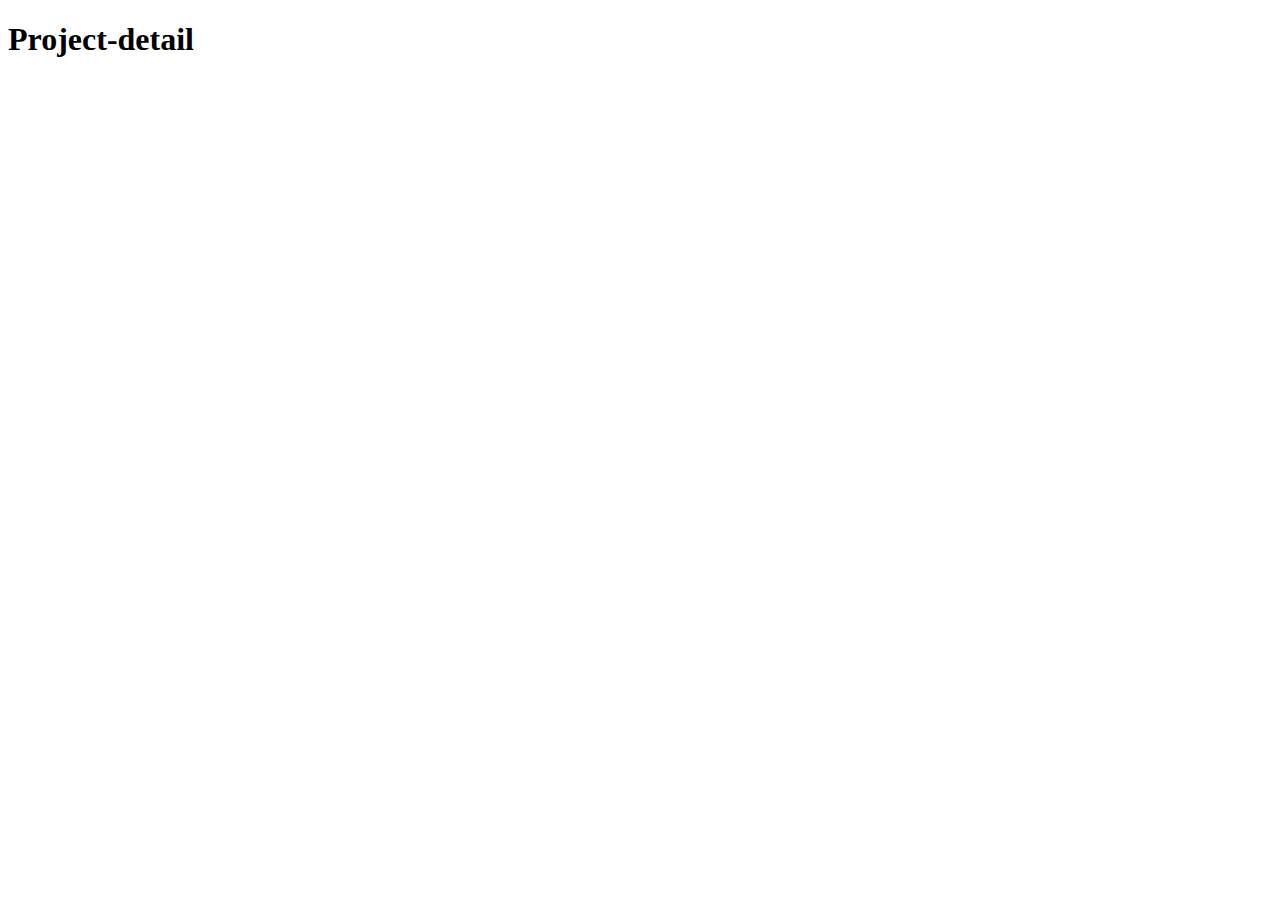
==== modal/project-detail-01.html @ 504ed377 "250206" ====
<!DOCTYPE html>
<html lang="ko">
  <head>
    <meta charset="UTF-8" />
    <meta name="viewport" content="width=device-width, initial-scale=1.0" />
    <title>Document</title>
  </head>
  <body>
    <h1>Project-detail</h1>
  </body>
</html>
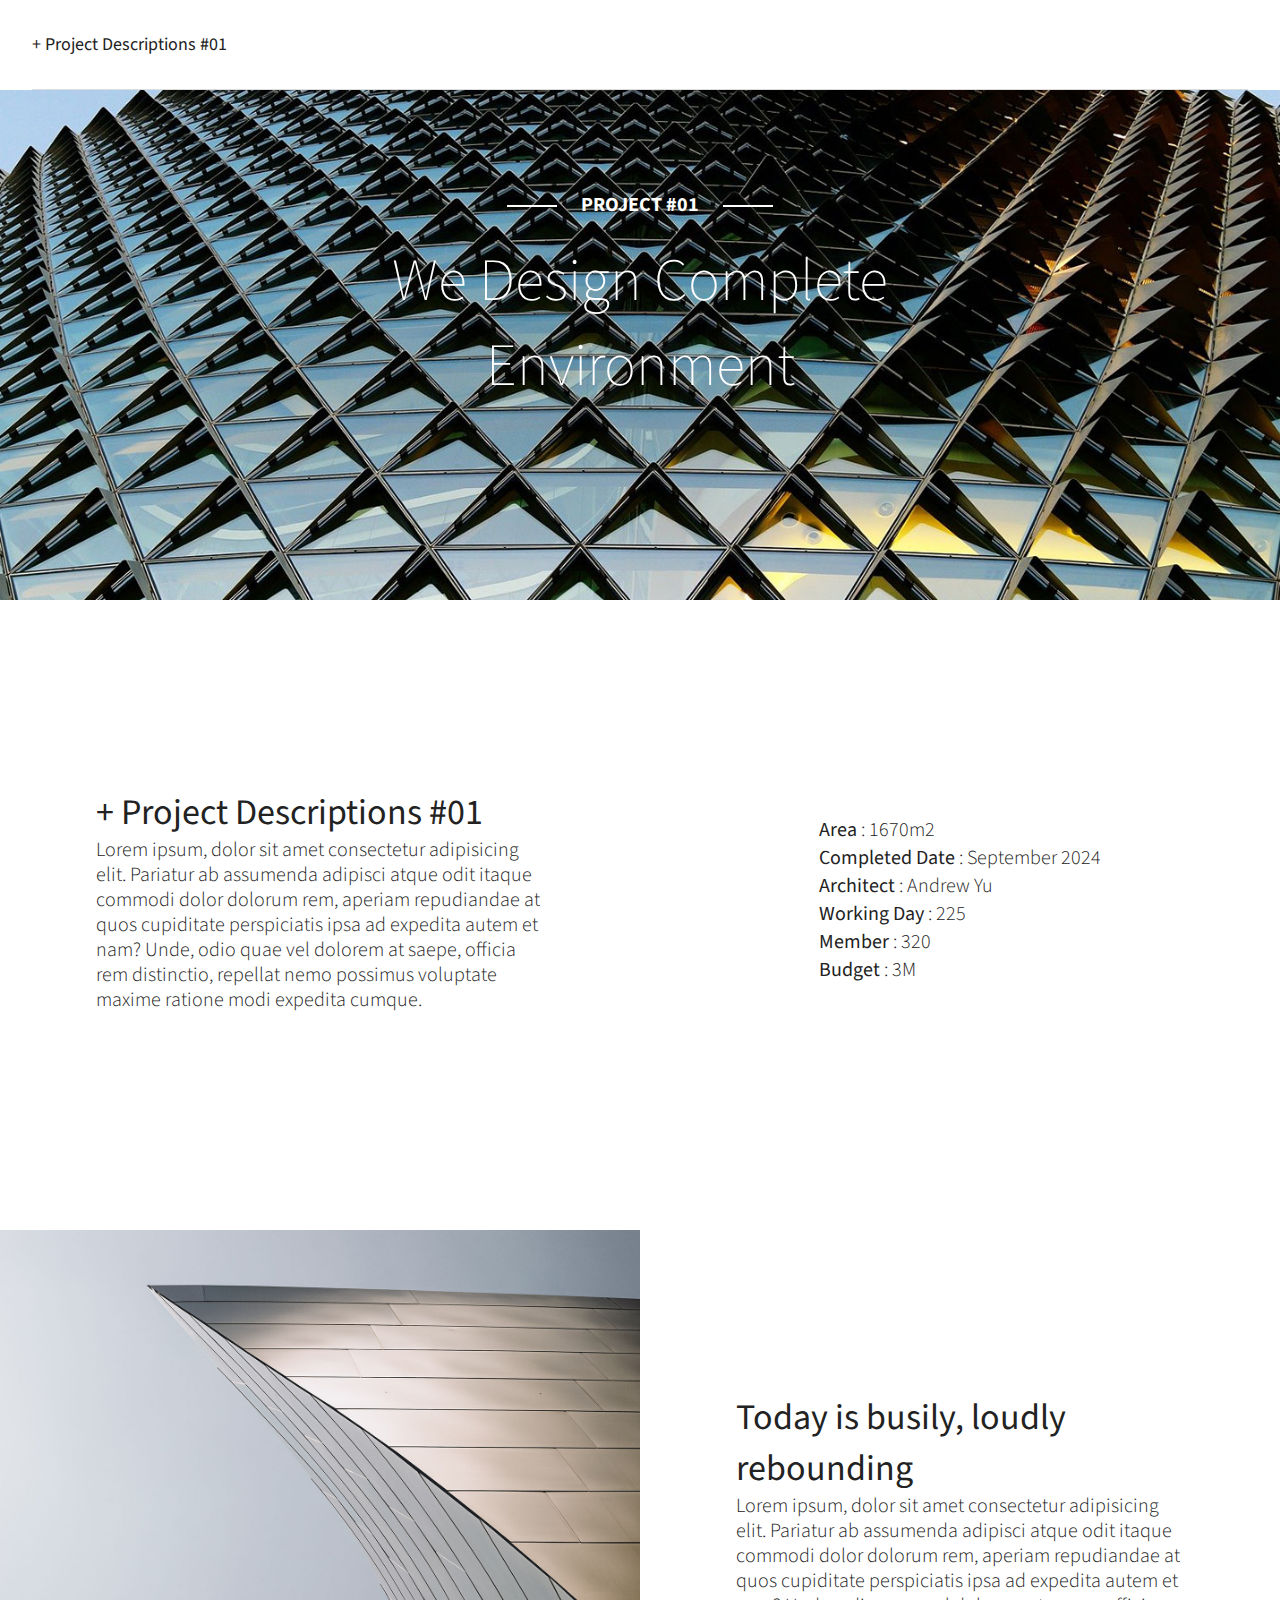
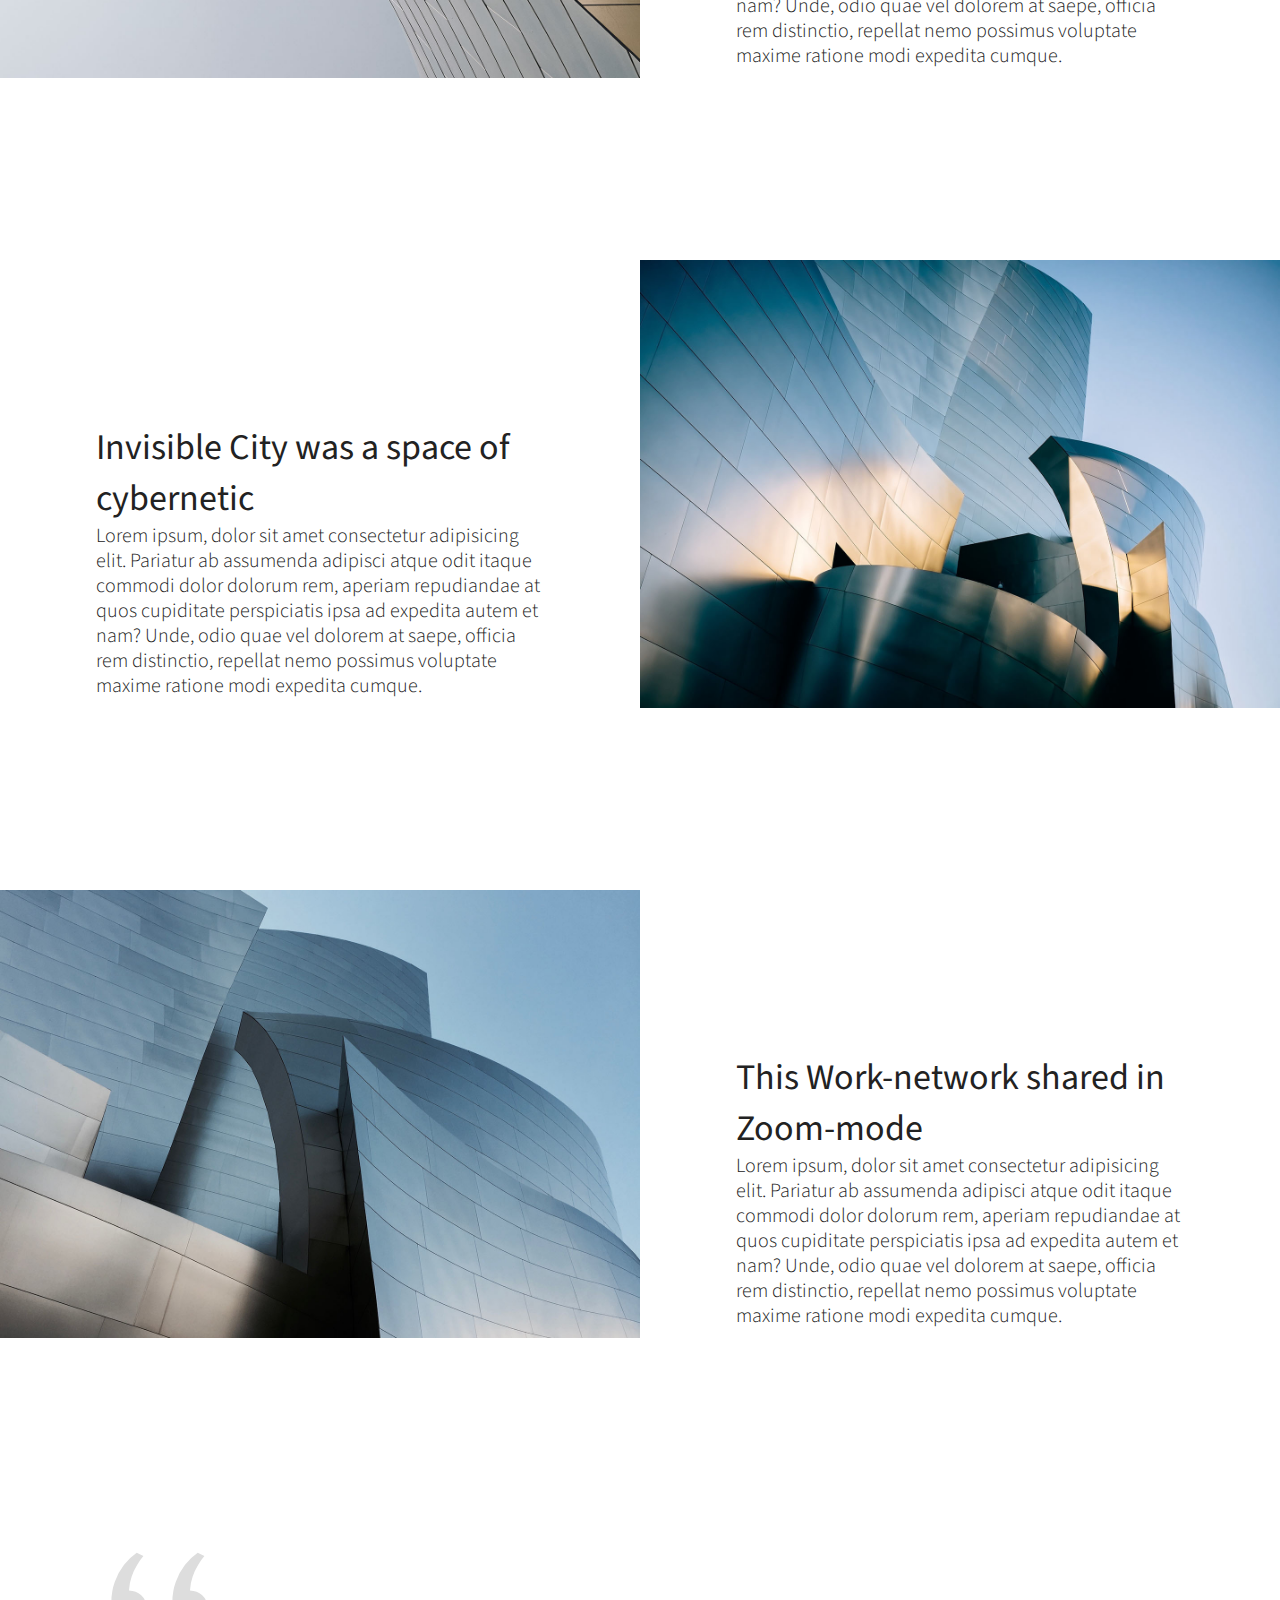
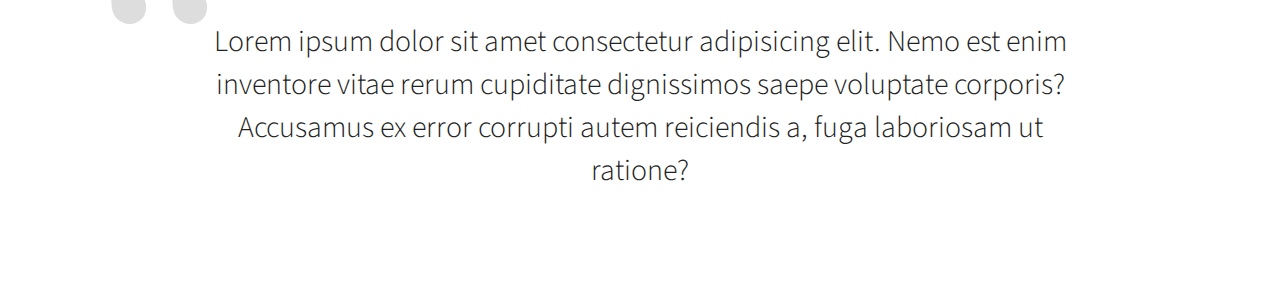
==== commit 50bb9599: "250219-scss_project" ====
--- a/modal/project-detail-01.html
+++ b/modal/project-detail-01.html
@@ -3,9 +3,109 @@
   <head>
     <meta charset="UTF-8" />
     <meta name="viewport" content="width=device-width, initial-scale=1.0" />
+    <link rel="stylesheet" href="../style.css" />
     <title>Document</title>
   </head>
   <body>
-    <h1>Project-detail</h1>
+    <main class="modal project-detail">
+      <div class="header">
+        <div class="header-inner">
+          <div class="modal-display">+ Project Descriptions #01</div>
+        </div>
+      </div>
+      <div class="hiring-main project-main1">
+        <div class="hiring-heading">
+          <span>Project #01</span>
+          <h1>We Design Complete Environment</h1>
+        </div>
+      </div>
+      <article class="hiring-info">
+        <div class="center-parent">
+          <div class="center-child">
+            <h2>+ Project Descriptions #01</h2>
+            <p>
+              Lorem ipsum, dolor sit amet consectetur adipisicing elit. Pariatur
+              ab assumenda adipisci atque odit itaque commodi dolor dolorum rem,
+              aperiam repudiandae at quos cupiditate perspiciatis ipsa ad
+              expedita autem et nam? Unde, odio quae vel dolorem at saepe,
+              officia rem distinctio, repellat nemo possimus voluptate maxime
+              ratione modi expedita cumque.
+            </p>
+          </div>
+        </div>
+        <div class="photo project-info">
+          <ul>
+            <li><b>Area</b> : 1670m2</li>
+            <li><b>Completed Date</b> : September 2024</li>
+            <li><b>Architect</b> : Andrew Yu</li>
+            <li><b>Working Day</b> : 225</li>
+            <li><b>Member</b> : 320</li>
+            <li><b>Budget</b> : 3M</li>
+          </ul>
+        </div>
+      </article>
+      <article class="hiring-info">
+        <div class="photo">
+          <img src="../images/project-main-01-02.jpg" alt="main0102" />
+        </div>
+        <div class="center-parent">
+          <div class="center-child">
+            <h2>Today is busily, loudly rebounding</h2>
+            <p>
+              Lorem ipsum, dolor sit amet consectetur adipisicing elit. Pariatur
+              ab assumenda adipisci atque odit itaque commodi dolor dolorum rem,
+              aperiam repudiandae at quos cupiditate perspiciatis ipsa ad
+              expedita autem et nam? Unde, odio quae vel dolorem at saepe,
+              officia rem distinctio, repellat nemo possimus voluptate maxime
+              ratione modi expedita cumque.
+            </p>
+          </div>
+        </div>
+      </article>
+      <article class="hiring-info">
+        <div class="center-parent">
+          <div class="center-child">
+            <h2>Invisible City was a space of cybernetic</h2>
+            <p>
+              Lorem ipsum, dolor sit amet consectetur adipisicing elit. Pariatur
+              ab assumenda adipisci atque odit itaque commodi dolor dolorum rem,
+              aperiam repudiandae at quos cupiditate perspiciatis ipsa ad
+              expedita autem et nam? Unde, odio quae vel dolorem at saepe,
+              officia rem distinctio, repellat nemo possimus voluptate maxime
+              ratione modi expedita cumque.
+            </p>
+          </div>
+        </div>
+        <div class="photo">
+          <img src="../images/project-main-01-03.jpg" alt="main0103" />
+        </div>
+      </article>
+      <article class="hiring-info">
+        <div class="photo">
+          <img src="../images/project-main-01-04.jpg" alt="main0104" />
+        </div>
+        <div class="center-parent">
+          <div class="center-child">
+            <h2>This Work-network shared in Zoom-mode</h2>
+            <p>
+              Lorem ipsum, dolor sit amet consectetur adipisicing elit. Pariatur
+              ab assumenda adipisci atque odit itaque commodi dolor dolorum rem,
+              aperiam repudiandae at quos cupiditate perspiciatis ipsa ad
+              expedita autem et nam? Unde, odio quae vel dolorem at saepe,
+              officia rem distinctio, repellat nemo possimus voluptate maxime
+              ratione modi expedita cumque.
+            </p>
+          </div>
+        </div>
+      </article>
+      <article class="hiring-slogan">
+        <p>
+          Lorem ipsum dolor sit amet consectetur adipisicing elit. Nemo est enim
+          inventore vitae rerum cupiditate dignissimos saepe voluptate corporis?
+          Accusamus ex error corrupti autem reiciendis a, fuga laboriosam ut
+          ratione?
+        </p>
+      </article>
+    </main>
   </body>
 </html>
--- a/style.css
+++ b/style.css
@@ -0,0 +1,686 @@
+/* fonts */
+@import url("https://fonts.googleapis.com/css2?family=Montserrat:ital,wght@0,100..900;1,100..900&display=swap");
+@import url("https://fonts.googleapis.com/css2?family=Manrope:wght@200..800&display=swap");
+@import url("https://fonts.googleapis.com/css2?family=Source+Sans+3:ital,wght@0,200..900;1,200..900&display=swap");
+@import url("https://fonts.googleapis.com/css2?family=Overpass:ital,wght@0,100..900;1,100..900&display=swap");
+/* reset */
+* {
+  margin: 0;
+  padding: 0;
+  box-sizing: border-box;
+}
+
+ul,
+li {
+  list-style: none;
+}
+
+a {
+  text-decoration: none;
+  color: inherit;
+}
+
+/* variables */
+/* color */
+/* font-family */
+/* common */
+html {
+  font-size: 62.5%;
+}
+
+body {
+  font-size: 1.6rem;
+  height: 100vh;
+  background: #fff;
+  color: #222;
+  font-family: "Montserrat";
+}
+
+.cd-section {
+  height: 100vh;
+}
+.cd-section > div {
+  height: 100%;
+  position: relative;
+}
+.cd-section > div .content {
+  background: #ddd;
+  width: calc(100% - 40px);
+  height: calc(100% - 80px);
+  position: absolute;
+  left: 20px;
+  bottom: 20px;
+  overflow: hidden;
+}
+
+/* content-item */
+/* ==== project === */
+.project-inner {
+  height: 100%;
+  background: #fff;
+  border: 1px solid #ddd;
+  overflow: hidden;
+}
+.project-inner input {
+  display: none;
+}
+.project-inner input[id=tab1]:checked ~ .tabs {
+  margin-left: 0;
+}
+.project-inner input[id=tab1]:checked ~ .btn label[for=tab1]::before {
+  border: 1px solid #bbb;
+}
+.project-inner input[id=tab2]:checked ~ .tabs {
+  margin-left: -100%;
+}
+.project-inner input[id=tab2]:checked ~ .btn label[for=tab2]::before {
+  border: 1px solid #bbb;
+}
+.project-inner input[id=tab3]:checked ~ .tabs {
+  margin-left: -200%;
+}
+.project-inner input[id=tab3]:checked ~ .btn label[for=tab3]::before {
+  border: 1px solid #bbb;
+}
+.project-inner .tabs {
+  width: 300%;
+  height: 100%;
+  transition: all 0.3s;
+}
+.project-inner .tabs .tab {
+  width: 33.3333%;
+  height: 100%;
+  float: left;
+  display: flex;
+}
+.project-inner .tabs .tab > div {
+  height: 100%;
+}
+.project-inner .tabs .tab > div.project-info {
+  width: 25%;
+}
+.project-inner .tabs .tab > div.project-photo {
+  width: 75%;
+  overflow: hidden;
+}
+.project-inner .tabs .tab .project-info {
+  padding: 50px;
+  position: relative;
+}
+.project-inner .tabs .tab .project-info h3 {
+  font-size: 2rem;
+  position: relative;
+  margin-bottom: 10px;
+}
+.project-inner .tabs .tab .project-info p {
+  font-size: 1.6rem;
+  line-height: 2.2rem;
+}
+.project-inner .tabs .tab .project-info ul {
+  margin: 30px 0;
+  line-height: 2.4rem;
+}
+.project-inner .tabs .tab .project-info ul li::before {
+  content: "\f105";
+  font-family: fontawesome;
+  margin-right: 10px;
+}
+.project-inner .tabs .tab .project-info .detail {
+  margin-bottom: 50px;
+  display: flex;
+}
+.project-inner .tabs .tab .project-info .detail div {
+  text-align: center;
+  width: 33.33%;
+  color: #999;
+}
+.project-inner .tabs .tab .project-info .detail div span {
+  display: block;
+  font-weight: bold;
+  font-size: 2.6rem;
+  color: #000;
+  margin-bottom: 10px;
+}
+.project-inner .tabs .tab .project-info .view-project {
+  background: #000;
+  color: #fff;
+  text-transform: uppercase;
+  font-size: 1.4rem;
+  padding: 10px 14px;
+  text-align: center;
+  display: inline-block;
+  width: 220px;
+}
+.project-inner .tabs .tab .project-info .view-project .fas {
+  transition: all 0.3s;
+}
+.project-inner .tabs .tab .project-info .view-project:hover .fas {
+  margin-left: 30px;
+}
+.project-inner .tabs .tab .project-info::before {
+  content: attr(data-text);
+  font-size: 10rem;
+  color: #eee;
+  position: absolute;
+  top: -10px;
+  left: 10px;
+}
+.project-inner .tabs .tab .project-photo {
+  width: 75%;
+  overflow: hidden;
+}
+.project-inner .btn {
+  position: absolute;
+  left: 0;
+  bottom: 30px;
+  width: 25%;
+  text-align: center;
+}
+.project-inner .btn label {
+  position: relative;
+  display: inline-block;
+  width: 5px;
+  height: 5px;
+  margin: 8px;
+  background: #000;
+  border-radius: 50%;
+  cursor: pointer;
+}
+.project-inner .btn label::before {
+  content: "";
+  display: inline-block;
+  position: absolute;
+  left: -6px;
+  top: -6px;
+  width: 17px;
+  height: 17px;
+  border: 1px solid transparent;
+  border-radius: 50%;
+  transition: all 0.3s;
+}
+.project-inner .btn label:hover::before {
+  border: 1px solid #bbb;
+}
+
+/* ==== plan === */
+.plan-inner {
+  background: #000;
+  height: 100%;
+}
+.plan-inner .plan-feature {
+  width: 80%;
+  position: absolute;
+  top: 50%;
+  left: 50%;
+  transform: translate(-50%, -50%);
+}
+.plan-inner .plan-feature > div {
+  height: 300px;
+  color: #bbb;
+}
+.plan-inner .plan-feature .plan-info {
+  display: flex;
+  gap: 50px;
+}
+.plan-inner .plan-feature .plan-info .plan-heading {
+  width: 70%;
+}
+.plan-inner .plan-feature .plan-info .plan-heading h2 {
+  color: #fff;
+}
+.plan-inner .plan-feature .plan-info .plan-heading .bar {
+  width: 300px;
+  height: 2px;
+  border: none;
+  display: inline-block;
+  background: #0088cc;
+  margin: 10px 0;
+}
+.plan-inner .plan-feature .plan-info .plan-heading p {
+  font-size: 1.8rem;
+  line-height: 2.4rem;
+}
+.plan-inner .plan-feature .plan-info .plan-photo {
+  width: 30%;
+}
+.plan-inner .plan-feature .plan-info .plan-photo img {
+  height: 265px;
+}
+.plan-inner .plan-feature .history-info h2 {
+  color: #fff;
+}
+.plan-inner .plan-feature .history-info .bar {
+  width: 300px;
+  height: 2px;
+  border: none;
+  display: inline-block;
+  background: #0088cc;
+  margin: 10px 0;
+}
+.plan-inner .plan-feature .history-info .history-slider div h4 {
+  color: #fff;
+  font-size: 2.2rem;
+  font-weight: normal;
+  line-height: 2.4rem;
+  margin-bottom: 10px;
+}
+.plan-inner .plan-feature .history-info .history-slider div h4 span {
+  color: #0088cc;
+}
+.plan-inner .plan-feature .history-info .history-slider div p {
+  font-size: 1.8rem;
+  width: 70%;
+}
+.plan-inner .plan-feature .history-info .history-slider .slick-dots li button:before {
+  color: #fff;
+  font-size: 2.4rem;
+}
+.plan-inner .plan-feature .history-info .history-slider .slick-arrow {
+  display: none !important;
+}
+
+/* ==== awards === */
+.awards-inner {
+  display: flex;
+  height: 100%;
+  border: 1px solid #ddd;
+}
+.awards-inner .about-awards {
+  width: 100%;
+  height: 100%;
+  position: relative;
+  background: #1a1f24;
+  color: #fff;
+  display: flex;
+  justify-content: center;
+  align-items: center;
+  text-align: center;
+}
+.awards-inner .about-awards .about-heading {
+  padding: 120px;
+}
+.awards-inner .about-awards .about-heading h2 {
+  font-size: 3.6rem;
+}
+.awards-inner .about-awards .about-heading .bar {
+  width: 50px;
+  height: 4px;
+  border: none;
+  background: #dc143c;
+  margin: 30px auto;
+}
+.awards-inner .about-awards .about-heading p {
+  color: #999;
+  font-size: 1.8rem;
+  line-height: 3rem;
+  margin-bottom: 30px;
+}
+.awards-inner .about-awards .about-heading .view-awards {
+  display: inline-block;
+  border: 1px solid #bbb;
+  color: #bbb;
+  padding: 12px 28px;
+  border-radius: 30px;
+  transition: all 0.5s;
+}
+.awards-inner .about-awards .about-heading .view-awards:hover {
+  background: #31c0ce;
+  color: #fff;
+  border: 1px solid transparent;
+}
+.awards-inner .victory-jump {
+  background: #fff;
+  width: 100%;
+  height: 100%;
+}
+.awards-inner .victory-jump img {
+  width: 100%;
+  height: 100%;
+  -o-object-fit: cover;
+     object-fit: cover;
+}
+
+/* ==== location === */
+.location-inner {
+  height: 100%;
+  background: url("./images/background-location.jpg") center/cover no-repeat;
+  position: relative;
+}
+.location-inner::before {
+  content: "";
+  position: absolute;
+  top: 0;
+  left: 0;
+  width: 100%;
+  height: 100%;
+  background: rgba(0, 0, 0, 0.8);
+}
+.location-inner .feature {
+  width: 70%;
+  position: absolute;
+  top: 50%;
+  left: 50%;
+  transform: translate(-50%, -50%);
+  color: #bbb;
+  display: flex;
+  gap: 100px;
+}
+.location-inner .feature .office {
+  width: 60%;
+}
+.location-inner .feature .office b {
+  font-weight: normal;
+}
+.location-inner .feature .office h2 {
+  color: #1db1f0;
+  font-weight: 500;
+  margin-top: 5px;
+}
+.location-inner .feature .office p {
+  font-size: 1.6rem;
+  line-height: 2.3rem;
+}
+.location-inner .feature .office span {
+  color: #fff;
+  display: inline-block;
+  margin-top: 8px;
+}
+.location-inner .feature .office .customer {
+  margin-top: 40px;
+}
+.location-inner .feature .service {
+  width: 40%;
+}
+.location-inner .feature .service .service-item {
+  margin-bottom: 40px;
+}
+.location-inner .feature .service .service-item i {
+  color: #1db1f0;
+  font-size: 40px;
+}
+.location-inner .feature .service .service-item h3 {
+  color: #fff;
+  font-size: 2.4rem;
+  margin: 8px 0 4px;
+}
+
+/* ==== contact === */
+.contact-inner {
+  width: 100%;
+  height: 100%;
+  background-color: #fff;
+  border: 1px solid #ddd;
+}
+.contact-inner .contact-feature {
+  width: 70%;
+  position: absolute;
+  top: 50%;
+  left: 50%;
+  transform: translate(-50%, -50%);
+  display: flex;
+}
+.contact-inner .contact-feature > div {
+  width: 50%;
+  padding: 20px;
+}
+.contact-inner .contact-feature .contact-form h3 {
+  font-size: 3rem;
+  font-weight: normal;
+  margin-bottom: 6px;
+}
+.contact-inner .contact-feature .contact-form .send-box label {
+  display: block;
+  font-weight: bold;
+  font-size: 1.6rem;
+  margin: 30px 0 10px;
+}
+.contact-inner .contact-feature .contact-form .send-box label span {
+  font-weight: normal;
+  color: #dc143c;
+}
+.contact-inner .contact-feature .contact-form .send-box input,
+.contact-inner .contact-feature .contact-form .send-box textarea {
+  width: 100%;
+  border: 1px solid #ccc;
+  border-radius: 3px;
+  padding: 10px;
+  transition: all 0.3s;
+}
+.contact-inner .contact-feature .contact-form .send-box input:focus,
+.contact-inner .contact-feature .contact-form .send-box textarea:focus {
+  outline: none;
+  background: #eee;
+}
+.contact-inner .contact-feature .contact-form .send-box input:hover,
+.contact-inner .contact-feature .contact-form .send-box textarea:hover {
+  border: 1px solid #0088cc;
+  box-shadow: 0 0 5px #0088cc;
+}
+.contact-inner .contact-feature .contact-form .send-box input[type=submit] {
+  background: #0088cc;
+  color: #fff;
+  margin-top: 10px;
+  padding: 12px 20px;
+  border-radius: 3px;
+  text-transform: uppercase;
+  cursor: pointer;
+  transition: all 0.3s;
+}
+.contact-inner .contact-feature .contact-form .send-box input[type=submit]:hover {
+  background: #000;
+  border: 1px solid #000;
+  box-shadow: none;
+}
+.contact-inner .contact-feature .contact-info h4 {
+  font-weight: normal;
+  font-size: 2.6rem;
+  margin: 20px 0 10px;
+}
+.contact-inner .contact-feature .contact-info ul li {
+  line-height: 2.6rem;
+}
+.contact-inner .contact-feature .contact-info p {
+  line-height: 2.6rem;
+}
+
+/*==== about ====*/
+.about-inner {
+  height: 100%;
+  background: #0dace3 url("./images/line-drawing.png") right bottom no-repeat;
+}
+.about-inner .about-items {
+  width: 45%;
+  position: absolute;
+  top: 50%;
+  transform: translateY(-50%);
+  margin-left: 150px;
+  color: #fff;
+}
+.about-inner .about-items .item {
+  margin-bottom: 30px;
+  display: flex;
+  gap: 20px;
+  cursor: pointer;
+}
+.about-inner .about-items .item:hover h3 {
+  color: #000;
+}
+.about-inner .about-items .item:hover img {
+  filter: invert(0);
+}
+.about-inner .about-items .item img {
+  height: 100px;
+  filter: invert(1);
+  transition: all 0.5s;
+}
+.about-inner .about-items .item span h3 {
+  font-size: 2.8rem;
+  font-weight: 500;
+  letter-spacing: -1px;
+  transition: color 0.5s;
+}
+.about-inner .about-items .item span p {
+  font-size: 1.8rem;
+  margin-top: 5px;
+}
+
+/* ==== modal ==== */
+.modal {
+  font-family: "Source Sans 3";
+}
+.modal .header {
+  position: fixed;
+  top: 0;
+  left: 0;
+  width: 100%;
+  background: #fff;
+  z-index: 3;
+}
+.modal .header .header-inner {
+  width: 95%;
+  margin: 0 auto;
+  height: 90px;
+  line-height: 90px;
+  border-bottom: 1px solid #ddd;
+}
+.modal .header .header-inner .modal-display {
+  font-size: 1.8rem;
+}
+.modal .hiring-main {
+  height: 600px;
+  position: relative;
+}
+.modal .hiring-main .hiring-heading {
+  position: absolute;
+  top: 50%;
+  left: 50%;
+  transform: translate(-50%, -50%);
+  text-align: center;
+  color: #fff;
+}
+.modal .hiring-main .hiring-heading span {
+  text-transform: uppercase;
+  font-weight: bold;
+  font-size: 2rem;
+  position: relative;
+}
+.modal .hiring-main .hiring-heading span::before, .modal .hiring-main .hiring-heading span::after {
+  content: "";
+  width: 50px;
+  height: 2px;
+  background: #fff;
+  position: absolute;
+  top: 50%;
+}
+.modal .hiring-main .hiring-heading span::before {
+  right: 120%;
+}
+.modal .hiring-main .hiring-heading span::after {
+  left: 120%;
+}
+.modal .hiring-main .hiring-heading h1 {
+  font-size: 6rem;
+  font-weight: lighter;
+  margin-top: 20px;
+}
+.modal .hiring-main.project-main1 {
+  background: url("./images/project-main-01-01.jpg") center/cover no-repeat;
+}
+.modal .hiring-info {
+  overflow: hidden;
+  margin-bottom: 30px;
+  display: flex;
+}
+.modal .hiring-info > div {
+  width: 50%;
+  height: 600px;
+}
+.modal .hiring-info > div.center-parent {
+  position: relative;
+  display: flex;
+  justify-content: center;
+  align-items: center;
+}
+.modal .hiring-info > div.center-parent .center-child {
+  width: 70%;
+}
+.modal .hiring-info > div.center-parent .center-child h2 {
+  font-size: 3.6rem;
+  font-weight: normal;
+}
+.modal .hiring-info > div.center-parent .center-child p {
+  font-size: 2rem;
+  font-weight: 300;
+  line-height: 2.5rem;
+}
+.modal .hiring-info > div.photo img {
+  width: 100%;
+}
+.modal .hiring-info > div.photo.project-info {
+  font-size: 2rem;
+  font-weight: 300;
+  display: flex;
+  justify-content: center;
+  align-items: center;
+}
+.modal .hiring-slogan {
+  padding: 100px 0;
+}
+.modal .hiring-slogan p {
+  font-size: 3rem;
+  font-weight: 300;
+  text-align: center;
+  width: 70%;
+  margin: auto;
+  position: relative;
+}
+.modal .hiring-slogan p::before {
+  content: ",,";
+  font-size: 30rem;
+  font-family: "Overpass";
+  color: #ddd;
+  transform: rotate(180deg);
+  position: absolute;
+  top: -140px;
+  left: -95px;
+}
+
+/*==== feather light ====*/
+.featherlight .featherlight-content {
+  position: relative;
+  text-align: left;
+  vertical-align: middle;
+  display: inline-block;
+  overflow: auto;
+  padding: 0;
+  border-bottom: 25px solid transparent;
+  margin-left: 0%;
+  margin-right: 0%;
+  max-height: 100%;
+  background: #fff;
+  cursor: auto;
+  white-space: normal;
+  width: 50%;
+  height: 100%;
+}
+.featherlight .featherlight-content iframe {
+  width: 100%;
+  height: 100%;
+}
+.featherlight .featherlight-close-icon {
+  position: absolute;
+  z-index: 9999;
+  top: 30px;
+  right: 70px;
+  line-height: 25px;
+  width: 25px;
+  cursor: pointer;
+  text-align: center;
+  font-family: Arial, sans-serif;
+  background: #fff;
+  background: rgba(255, 255, 255, 0.3);
+  color: #000;
+  border: none;
+  padding: 0;
+  font-size: 3rem;
+}